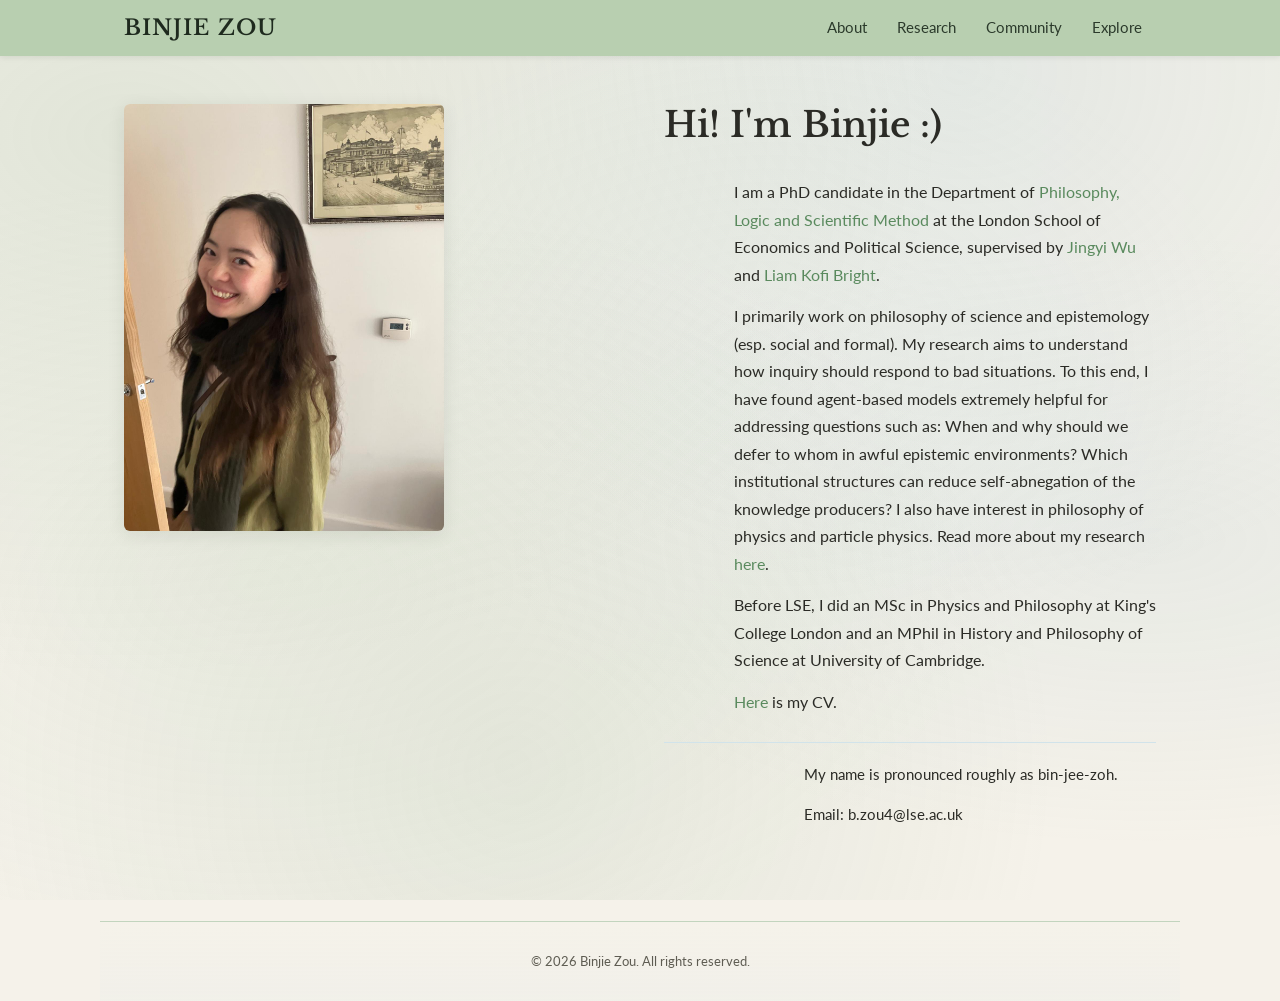
==== index.html @ b52591b4 "Add files via upload" ====
<!DOCTYPE html>
<html lang="en">
<head>
  <meta charset="UTF-8">
  <meta name="viewport" content="width=device-width, initial-scale=1.0">
  <title>Binjie Zou — Academic Homepage</title>
  <link rel="stylesheet" href="style.css">
</head>
<body data-page="about">
  <nav>
    <div class="nav-inner">
      <a href="index.html" class="site-name">BINJIE ZOU</a>
      <button class="hamburger" onclick="document.querySelector('nav ul').classList.toggle('open')">
        <span></span><span></span><span></span>
      </button>
      <ul>
        <li><a href="index.html">About</a></li>
        <li>
          <a href="research.html">Research</a>
          <div class="dropdown">
            <a href="research.html#publications">Publications</a>
            <a href="research.html#wip">Work in Progress</a>
          </div>
        </li>
        <li>
          <a href="community.html">Community</a>
          <div class="dropdown">
            <a href="https://www.lse.ac.uk/philosophy/equity-diversity-and-inclusion/map-chapter">MAP</a>
            <a href="https://www.lse.ac.uk/philosophy/events/seminar-series">SERG</a>
            <a href="https://reproducibilitea.org/journal-clubs/#LSE">LSE ReproducibiliTea</a>
          </div>
        </li>
        <li>
          <a href="explore.html">Explore</a>
          <div class="dropdown">
            <a href="explore.html#bakeries">Bakery Map in London</a>
            <a href="explore.html#personal">Personal</a>
          </div>
        </li>
      </ul>
    </div>
  </nav>
  <main>
    <div class="home-grid">
      <div class="home-photo">
        <!-- Replace src with your photo -->
        <img src="profile.jpeg" alt="Binjie Zou smiling in a green cardigan">
        <p class="photo-caption"></p>
      </div>
      <div class="home-bio">
        <h1>Hi! I'm Binjie :) </h1>
        <p>
          I am a PhD candidate in the Department of
          <a href="https://www.lse.ac.uk/philosophy/">Philosophy, Logic and Scientific Method</a>
          at the London School of Economics and Political Science, supervised by 
          <a href="https://www.jingyiwu.org/">Jingyi Wu</a> 
          and <a href="https://www.liamkofibright.com/">Liam Kofi Bright</a>.
        </p>
        <p>
          I primarily work on philosophy of science and epistemology (esp. social and formal). 
          My research aims to understand how inquiry should respond to bad situations. 
          To this end, I have found agent-based models 
          extremely helpful for addressing questions such as: When and why should we defer to whom in awful epistemic environments? 
          Which institutional structures can reduce self-abnegation of the knowledge producers? I also have interest in philosophy of physics and particle physics.
          Read more about my research <a href="research.html">here</a>.
        </p>
        <p>
          Before LSE, I did an MSc in Physics and Philosophy at King's College London and 
          an MPhil in History and Philosophy of Science at University of Cambridge.
        </p>
        <p>
          <a href="cv.pdf">Here</a> is my CV.
        </p>
        <div class="contact-line">
          <p>
            My name is pronounced roughly as bin-jee-zoh.
          </p>
          <p style="margin-top: 8px;">
            Email: b.zou4@lse.ac.uk
          </p>
        </div>
      </div>
    </div>
  </main>
  <footer>
    &copy; 2026 Binjie Zou. All rights reserved.
  </footer>
</body>
</html>
---- style.css ----
@import url('https://fonts.googleapis.com/css2?family=Libre+Baskerville:ital,wght@0,400;0,700;1,400&family=Lato:ital,wght@0,300;0,400;0,700;1,400&display=swap');

:root {
  --font-display: 'Libre Baskerville', Georgia, serif;
  --font-body: 'Lato', 'Segoe UI', sans-serif;
  /* Warm cream base — like the Cézanne cover paper */
  --color-bg: #f5f2ea;
  --color-text: #2b2b26;
  --color-text-light: #5e5c52;
  /* Sage green accent — the dominant watercolour wash */
  --color-accent: #5a8a5e;
  --color-accent-hover: #3e7043;
  --color-sage: #8aab8a;
  --color-sage-light: #c2d4be;
  /* Pale blue — the cooler strokes in the cover */
  --color-blue-hint: #8cb4c2;
  --color-blue-light: #d1e3ea;
  /* Warm cream for cards */
  --color-cream: #edeae2;
  --color-border: #d4cfc4;
  /* Dark type — like the crisp black title text */
  --color-nav-bg: #2b2b26;
  --color-nav-text: #e4e1d8;
  --color-card-bg: #faf8f4;
  --max-width: 1080px;
  --nav-height: 56px;
}

*, *::before, *::after { box-sizing: border-box; margin: 0; padding: 0; }
html { scroll-behavior: smooth; }

body {
  font-family: var(--font-body);
  font-size: 16px;
  line-height: 1.72;
  color: var(--color-text);
  background-color: var(--color-bg);
  -webkit-font-smoothing: antialiased;
}

body::before {
  content: '';
  position: fixed;
  inset: 0;
  pointer-events: none;
  z-index: -1;
  background:
    radial-gradient(ellipse at 10% 15%, rgba(138,171,138,0.18) 0%, transparent 50%),
    radial-gradient(ellipse at 75% 8%, rgba(140,180,194,0.16) 0%, transparent 45%),
    radial-gradient(ellipse at 90% 60%, rgba(140,180,194,0.12) 0%, transparent 40%),
    radial-gradient(ellipse at 40% 85%, rgba(138,171,138,0.14) 0%, transparent 50%),
    radial-gradient(ellipse at 60% 40%, rgba(209,227,234,0.10) 0%, transparent 45%),
    radial-gradient(ellipse at 20% 65%, rgba(194,212,190,0.15) 0%, transparent 50%);
}

a { color: var(--color-accent); text-decoration: none; transition: color 0.2s; }
a:hover { color: var(--color-accent-hover); text-decoration: underline; }

/* NAV */
nav {
  position: sticky; top: 0; z-index: 100;
  background: var(--color-nav-bg);
  height: var(--nav-height);
  display: flex; align-items: center; justify-content: center;
  box-shadow: 0 1px 6px rgba(30,42,30,0.18);
}

/* Page-specific nav colours */
body[data-page="about"] nav { background: #b8cfb0; box-shadow: 0 1px 6px rgba(30,42,30,0.10); }
body[data-page="about"] nav .site-name { color: #1e2a1e; }
body[data-page="about"] nav ul li > a { color: #2b3a2b; }
body[data-page="about"] nav ul li > a:hover { background: rgba(255,255,255,0.3); color: #1e2a1e; }
body[data-page="about"] nav ul li .dropdown { background: #b8cfb0; }
body[data-page="about"] nav ul li .dropdown a { color: #2b3a2b; }
body[data-page="about"] nav ul li .dropdown a:hover { background: rgba(255,255,255,0.25); }

body[data-page="research"] nav { background: #b8cfb0; box-shadow: 0 1px 6px rgba(30,42,30,0.10); }
body[data-page="research"] nav .site-name { color: #1e2a1e; }
body[data-page="research"] nav ul li > a { color: #2b3a2b; }
body[data-page="research"] nav ul li > a:hover { background: rgba(255,255,255,0.3); color: #1e2a1e; }
body[data-page="research"] nav ul li .dropdown { background: #b8cfb0; }
body[data-page="research"] nav ul li .dropdown a { color: #2b3a2b; }
body[data-page="research"] nav ul li .dropdown a:hover { background: rgba(255,255,255,0.25); }

body[data-page="community"] nav { background: #dbb8b0; box-shadow: 0 1px 6px rgba(60,30,30,0.10); }
body[data-page="community"] nav .site-name { color: #2b2020; }
body[data-page="community"] nav ul li > a { color: #3a2b2b; }
body[data-page="community"] nav ul li > a:hover { background: rgba(255,255,255,0.3); color: #2b2020; }
body[data-page="community"] nav ul li .dropdown { background: #dbb8b0; }
body[data-page="community"] nav ul li .dropdown a { color: #3a2b2b; }
body[data-page="community"] nav ul li .dropdown a:hover { background: rgba(255,255,255,0.25); }

body[data-page="explore"] nav { background: #dbb8b0; box-shadow: 0 1px 6px rgba(60,30,30,0.10); }
body[data-page="explore"] nav .site-name { color: #2b2020; }
body[data-page="explore"] nav ul li > a { color: #3a2b2b; }
body[data-page="explore"] nav ul li > a:hover { background: rgba(255,255,255,0.3); color: #2b2020; }
body[data-page="explore"] nav ul li .dropdown { background: #dbb8b0; }
body[data-page="explore"] nav ul li .dropdown a { color: #3a2b2b; }
body[data-page="explore"] nav ul li .dropdown a:hover { background: rgba(255,255,255,0.25); }
nav .nav-inner {
  width: 100%; max-width: var(--max-width);
  display: flex; align-items: center; justify-content: space-between;
  padding: 0 24px;
}
nav .site-name {
  font-family: var(--font-display); font-size: 1.35rem; font-weight: 600;
  color: #fff; letter-spacing: 0.05em; text-decoration: none;
}
nav .site-name:hover { opacity: 0.85; text-decoration: none; color: #fff; }
nav ul { list-style: none; display: flex; gap: 2px; }
nav ul li { position: relative; }
nav ul li > a {
  display: block; padding: 8px 14px;
  color: var(--color-nav-text); font-size: 0.92rem; font-weight: 400;
  border-radius: 4px; transition: background 0.2s, color 0.2s; text-decoration: none;
}
nav ul li > a:hover { background: rgba(140,180,194,0.2); color: #fff; text-decoration: none; }
nav ul li .dropdown {
  display: none; position: absolute; top: 100%; left: 0;
  background: var(--color-nav-bg); min-width: 230px;
  border-radius: 0 0 6px 6px; box-shadow: 0 8px 24px rgba(30,42,30,0.22);
  padding: 6px 0; flex-direction: column;
}
nav ul li:hover .dropdown { display: flex; }
nav ul li .dropdown a { padding: 8px 18px; font-size: 0.88rem; color: var(--color-nav-text); border-radius: 0; }
nav ul li .dropdown a:hover { background: rgba(138,171,138,0.12); }
.hamburger { display: none; background: none; border: none; cursor: pointer; padding: 6px; }
.hamburger span { display: block; width: 22px; height: 2px; background: #fff; margin: 5px 0; border-radius: 2px; }

/* MAIN */
main {
  max-width: var(--max-width); margin: 0 auto;
  padding: 48px 24px 80px;
  animation: fadeUp 0.5s ease-out;
}
@keyframes fadeUp { from { opacity:0; transform:translateY(12px); } to { opacity:1; transform:translateY(0); } }

/* HOME */
.home-grid { display: grid; grid-template-columns: 1fr 1fr; gap: 48px; align-items: start; }
.home-photo { max-width: 320px; }
.home-photo img { width: 100%; border-radius: 6px; box-shadow: 0 4px 18px rgba(30,42,30,0.09); }
.home-photo .photo-caption { font-size: 0.82rem; color: var(--color-text-light); margin-top: 10px; line-height: 1.5; font-style: italic; }
.home-bio h1 { font-family: var(--font-display); font-size: 2.2rem; font-weight: 600; margin-bottom: 32px; line-height: 1.2; }
.home-bio p { margin-bottom: 14px; padding-left: 70px; }
.home-bio .contact-line { margin-top: 26px; padding-top: 18px; padding-left: 70px; border-top: 1px solid var(--color-blue-light); font-size: 0.95rem; }

/* PAGE HEADER */
.page-header { margin-bottom: 36px; padding-bottom: 14px; border-bottom: 2px solid var(--color-blue-light); }
.page-header h1 { font-family: var(--font-display); font-size: 2rem; font-weight: 600; }

/* SECTIONS */
.section-block { margin-bottom: 36px; }
.section-block h2 { font-family: var(--font-display); font-size: 1.45rem; font-weight: 600; margin-bottom: 12px; }
.section-block h3 { font-size: 1rem; font-weight: 600; margin-bottom: 6px; }
.section-block p, .section-block li { margin-bottom: 8px; }
.section-block ul { padding-left: 20px; }

.pub-item {
  margin-bottom: 18px; padding: 16px 20px;
  background: var(--color-card-bg);
  border-left: 3px solid var(--color-sage);
  border-radius: 0 6px 6px 0;
  box-shadow: 0 1px 5px rgba(30,42,30,0.05);
  transition: box-shadow 0.2s;
}
.pub-item:hover { box-shadow: 0 3px 12px rgba(30,42,30,0.09); }
.pub-item .pub-title { font-weight: 600; margin-bottom: 4px; }
.pub-item .pub-venue { font-style: italic; color: var(--color-text-light); font-size: 0.92rem; }
.pub-item .pub-links { margin-top: 6px; font-size: 0.88rem; }
.pub-item .pub-links a { margin-right: 12px; }

/* Collapsible abstract */
.pub-item .abstract-toggle {
  display: inline-block;
  margin-top: 8px;
  font-size: 0.88rem;
  color: var(--color-accent);
  cursor: pointer;
  user-select: none;
  transition: color 0.2s;
}
.pub-item .abstract-toggle:hover { color: var(--color-accent-hover); }
.pub-item .abstract-toggle::before { content: '▸ '; }
.pub-item .abstract-toggle.open::before { content: '▾ '; }
.pub-item .abstract-text {
  display: none;
  margin-top: 10px;
  padding: 12px 16px;
  background: var(--color-bg);
  border-radius: 4px;
  font-size: 0.9rem;
  line-height: 1.65;
  color: var(--color-text-light);
}
.pub-item .abstract-text.open { display: block; }

.course-card {
  margin-bottom: 16px; padding: 14px 20px;
  background: var(--color-card-bg); border-radius: 6px;
  border: 1px solid var(--color-border); transition: border-color 0.2s;
}
.course-card:hover { border-color: var(--color-blue-hint); }
.course-card .course-title { font-weight: 600; }
.course-card .course-meta { font-size: 0.9rem; color: var(--color-text-light); }

/* FOOTER */
footer {
  text-align: center; padding: 28px 24px;
  font-size: 0.84rem; color: var(--color-text-light);
  border-top: 1px solid var(--color-sage-light);
  max-width: var(--max-width); margin: 0 auto;
  background: linear-gradient(180deg, transparent, rgba(209,227,234,0.08));
}

/* RESPONSIVE */
@media (max-width: 700px) {
  .home-grid { grid-template-columns: 1fr; gap: 28px; }
  .home-photo { max-width: 220px; }
  nav ul {
    display: none; position: absolute; top: var(--nav-height); left: 0; right: 0;
    background: var(--color-nav-bg); flex-direction: column; padding: 12px 0;
    box-shadow: 0 8px 24px rgba(30,42,30,0.22);
  }
  nav ul.open { display: flex; }
  nav ul li .dropdown { position: static; box-shadow: none; padding-left: 18px; }
  .hamburger { display: block; }
}
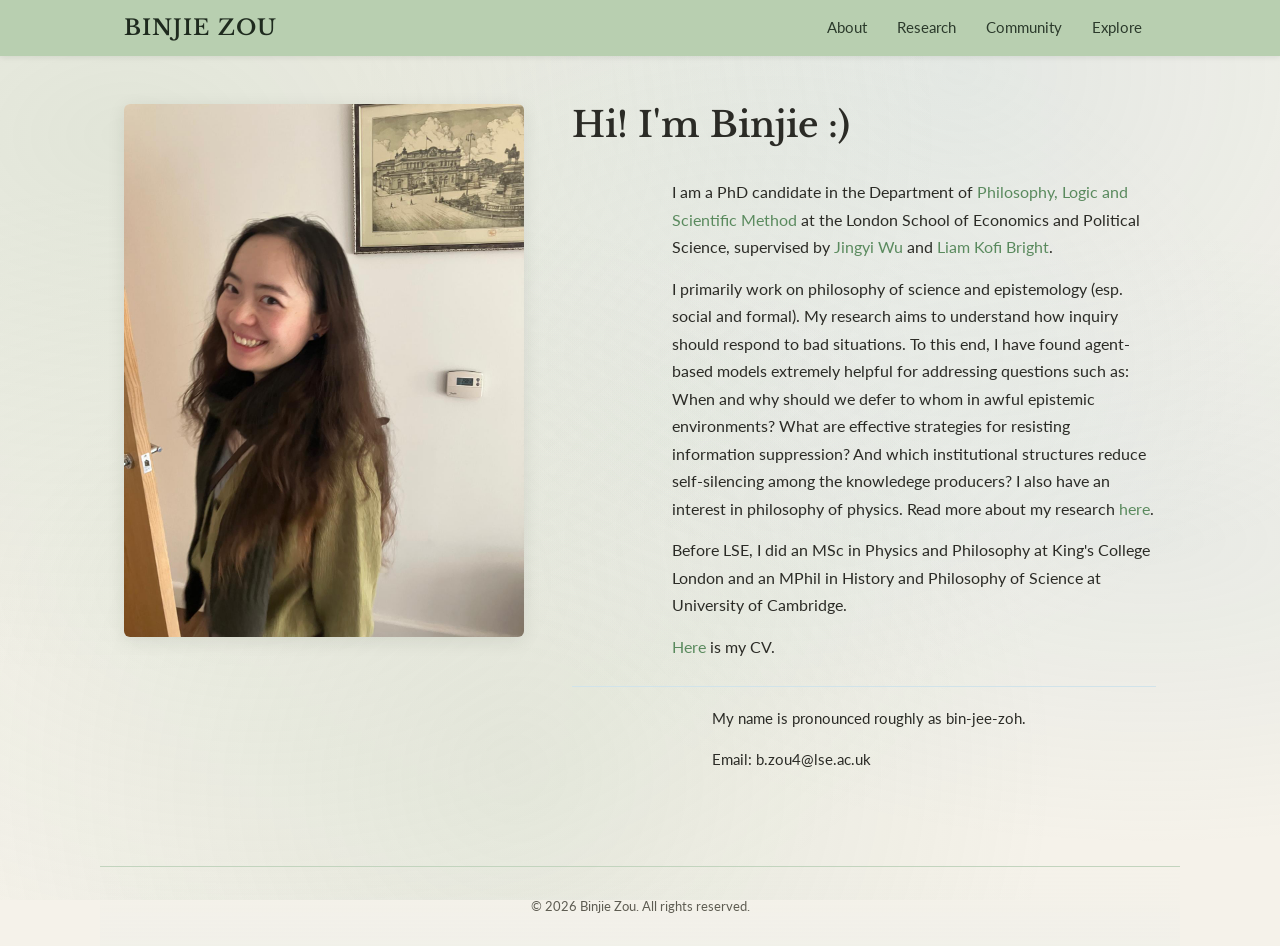
==== commit 966a3cfd: "Revise research description in index.html Updated text to include new questions and clarify interest" ====
--- a/index.html
+++ b/index.html
@@ -34,7 +34,6 @@
           <a href="explore.html">Explore</a>
           <div class="dropdown">
             <a href="explore.html#bakeries">Bakery Map in London</a>
-            <a href="explore.html#personal">Personal</a>
           </div>
         </li>
       </ul>
@@ -60,8 +59,9 @@
           I primarily work on philosophy of science and epistemology (esp. social and formal). 
           My research aims to understand how inquiry should respond to bad situations. 
           To this end, I have found agent-based models 
-          extremely helpful for addressing questions such as: When and why should we defer to whom in awful epistemic environments? 
-          Which institutional structures can reduce self-abnegation of the knowledge producers? I also have interest in philosophy of physics and particle physics.
+          extremely helpful for addressing questions such as: When and why should we defer to whom in awful epistemic environments? What are effective strategies for resisting information suppression? 
+          And which institutional structures reduce self-silencing among the knowledege producers? 
+          I also have an interest in philosophy of physics.
           Read more about my research <a href="research.html">here</a>.
         </p>
         <p>
--- a/style.css
+++ b/style.css
@@ -136,13 +136,13 @@
 @keyframes fadeUp { from { opacity:0; transform:translateY(12px); } to { opacity:1; transform:translateY(0); } }
 
 /* HOME */
-.home-grid { display: grid; grid-template-columns: 1fr 1fr; gap: 48px; align-items: start; }
-.home-photo { max-width: 320px; }
+.home-grid { display: grid; grid-template-columns: 400px 1fr; gap: 48px; align-items: start; }
+.home-photo { max-width: 100%; }
 .home-photo img { width: 100%; border-radius: 6px; box-shadow: 0 4px 18px rgba(30,42,30,0.09); }
 .home-photo .photo-caption { font-size: 0.82rem; color: var(--color-text-light); margin-top: 10px; line-height: 1.5; font-style: italic; }
 .home-bio h1 { font-family: var(--font-display); font-size: 2.2rem; font-weight: 600; margin-bottom: 32px; line-height: 1.2; }
-.home-bio p { margin-bottom: 14px; padding-left: 70px; }
-.home-bio .contact-line { margin-top: 26px; padding-top: 18px; padding-left: 70px; border-top: 1px solid var(--color-blue-light); font-size: 0.95rem; }
+.home-bio p { margin-bottom: 14px; padding-left: 100px; }
+.home-bio .contact-line { margin-top: 26px; padding-top: 18px; padding-left: 40px; border-top: 1px solid var(--color-blue-light); font-size: 0.95rem; }
 
 /* PAGE HEADER */
 .page-header { margin-bottom: 36px; padding-bottom: 14px; border-bottom: 2px solid var(--color-blue-light); }
@@ -218,10 +218,14 @@
   .home-photo { max-width: 220px; }
   nav ul {
     display: none; position: absolute; top: var(--nav-height); left: 0; right: 0;
-    background: var(--color-nav-bg); flex-direction: column; padding: 12px 0;
+    background: #2b2b26 !important; flex-direction: column; padding: 12px 0;
     box-shadow: 0 8px 24px rgba(30,42,30,0.22);
   }
   nav ul.open { display: flex; }
-  nav ul li .dropdown { position: static; box-shadow: none; padding-left: 18px; }
+  nav ul li > a { color: #e4e1d8 !important; }
+  nav ul li > a:hover { background: rgba(255,255,255,0.1) !important; color: #fff !important; }
+  nav ul li .dropdown { position: static; box-shadow: none; padding-left: 18px; background: #2b2b26 !important; }
+  nav ul li .dropdown a { color: #e4e1d8 !important; }
+  nav ul li .dropdown a:hover { background: rgba(255,255,255,0.1) !important; }
   .hamburger { display: block; }
 }
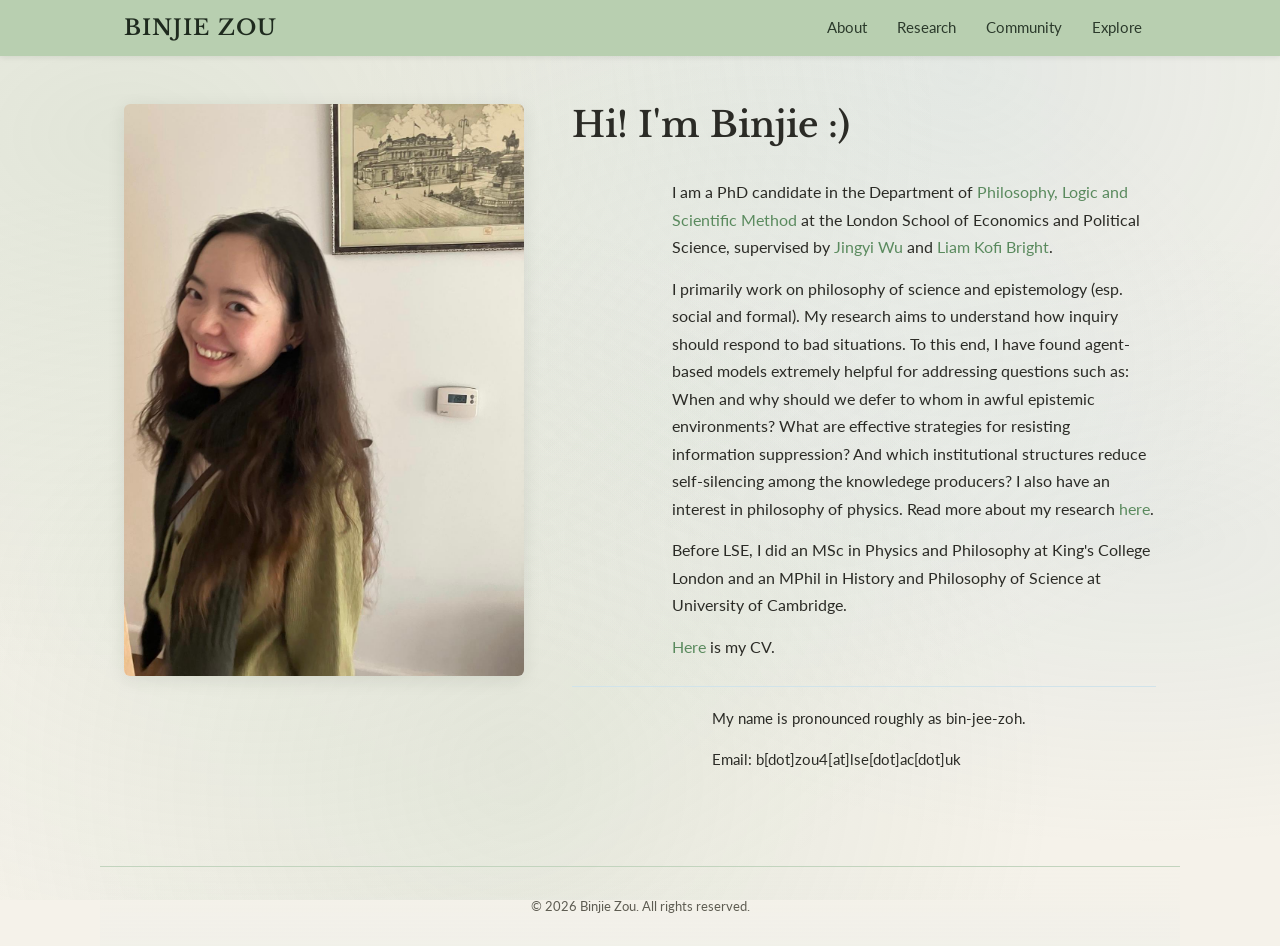
==== commit eb4ea336: "Obfuscate email address in index.html" ====
--- a/index.html
+++ b/index.html
@@ -76,7 +76,7 @@
             My name is pronounced roughly as bin-jee-zoh.
           </p>
           <p style="margin-top: 8px;">
-            Email: b.zou4@lse.ac.uk
+            Email: b[dot]zou4[at]lse[dot]ac[dot]uk
           </p>
         </div>
       </div>
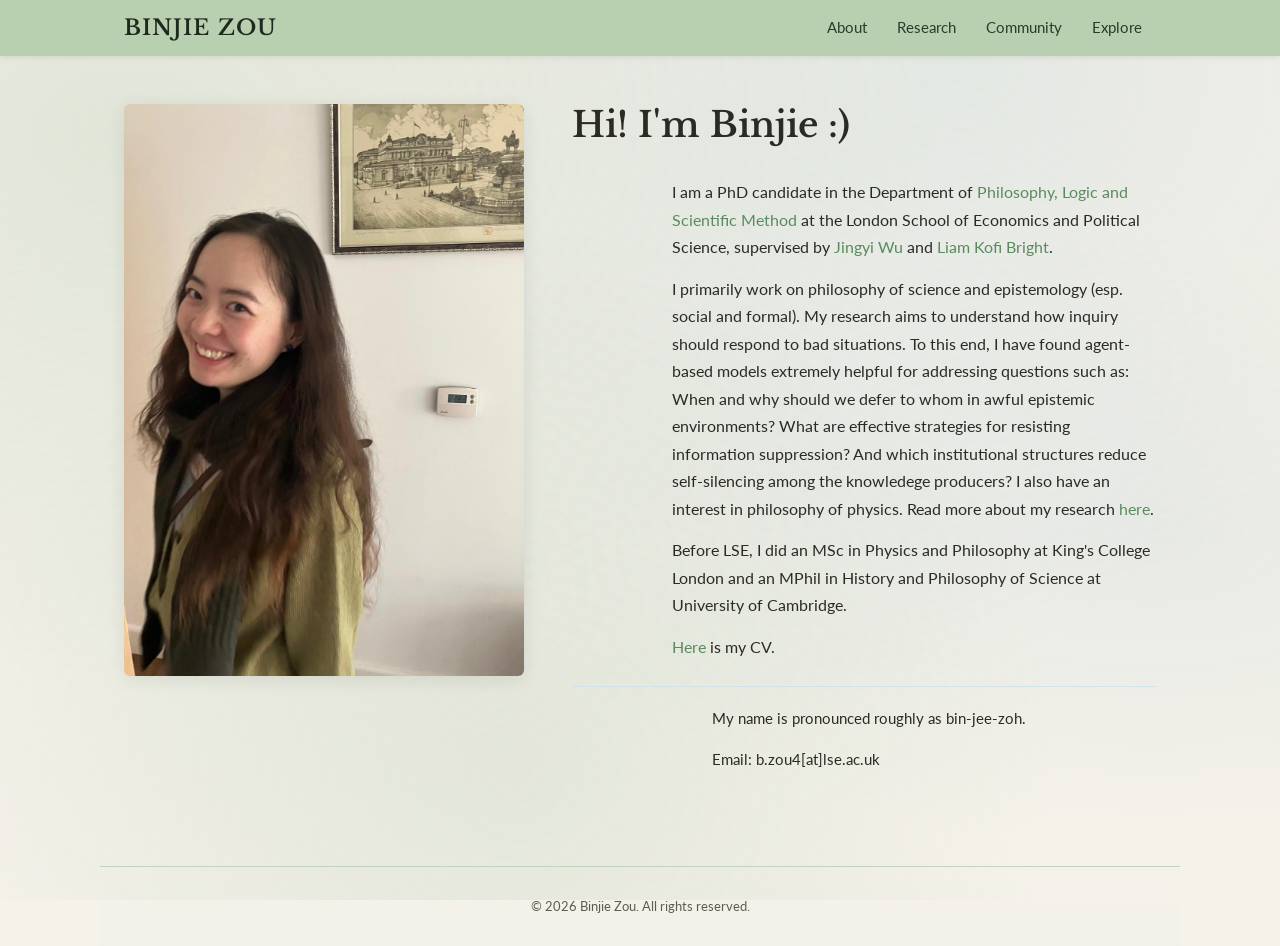
==== commit d0c03f4a: "Fix email format in index.html" ====
--- a/index.html
+++ b/index.html
@@ -76,7 +76,7 @@
             My name is pronounced roughly as bin-jee-zoh.
           </p>
           <p style="margin-top: 8px;">
-            Email: b[dot]zou4[at]lse[dot]ac[dot]uk
+            Email: b.zou4[at]lse.ac.uk
           </p>
         </div>
       </div>
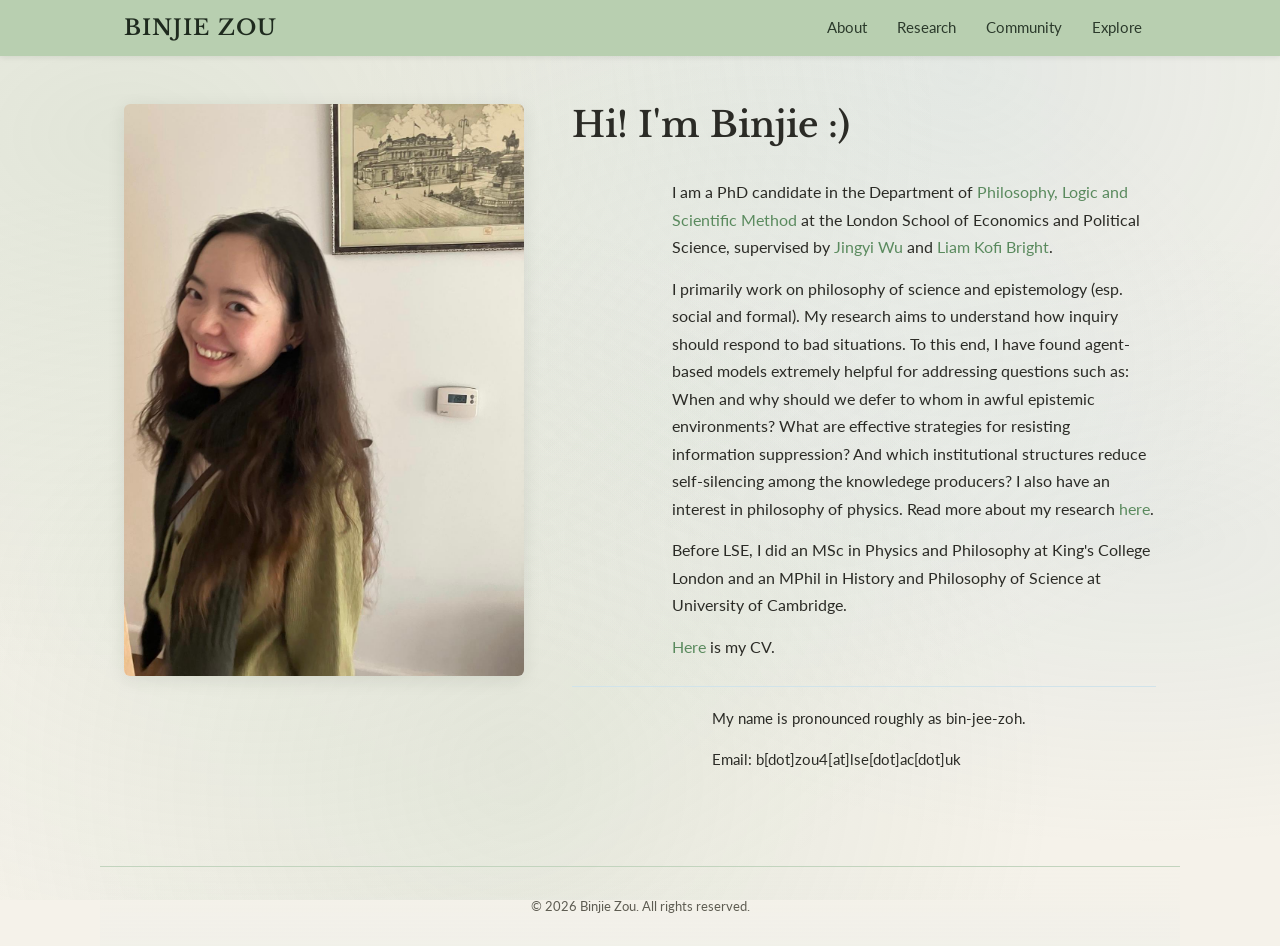
==== commit 289f8a30: "Update email format for obfuscation" ====
--- a/index.html
+++ b/index.html
@@ -76,7 +76,7 @@
             My name is pronounced roughly as bin-jee-zoh.
           </p>
           <p style="margin-top: 8px;">
-            Email: b.zou4[at]lse.ac.uk
+            Email: b[dot]zou4[at]lse[dot]ac[dot]uk
           </p>
         </div>
       </div>
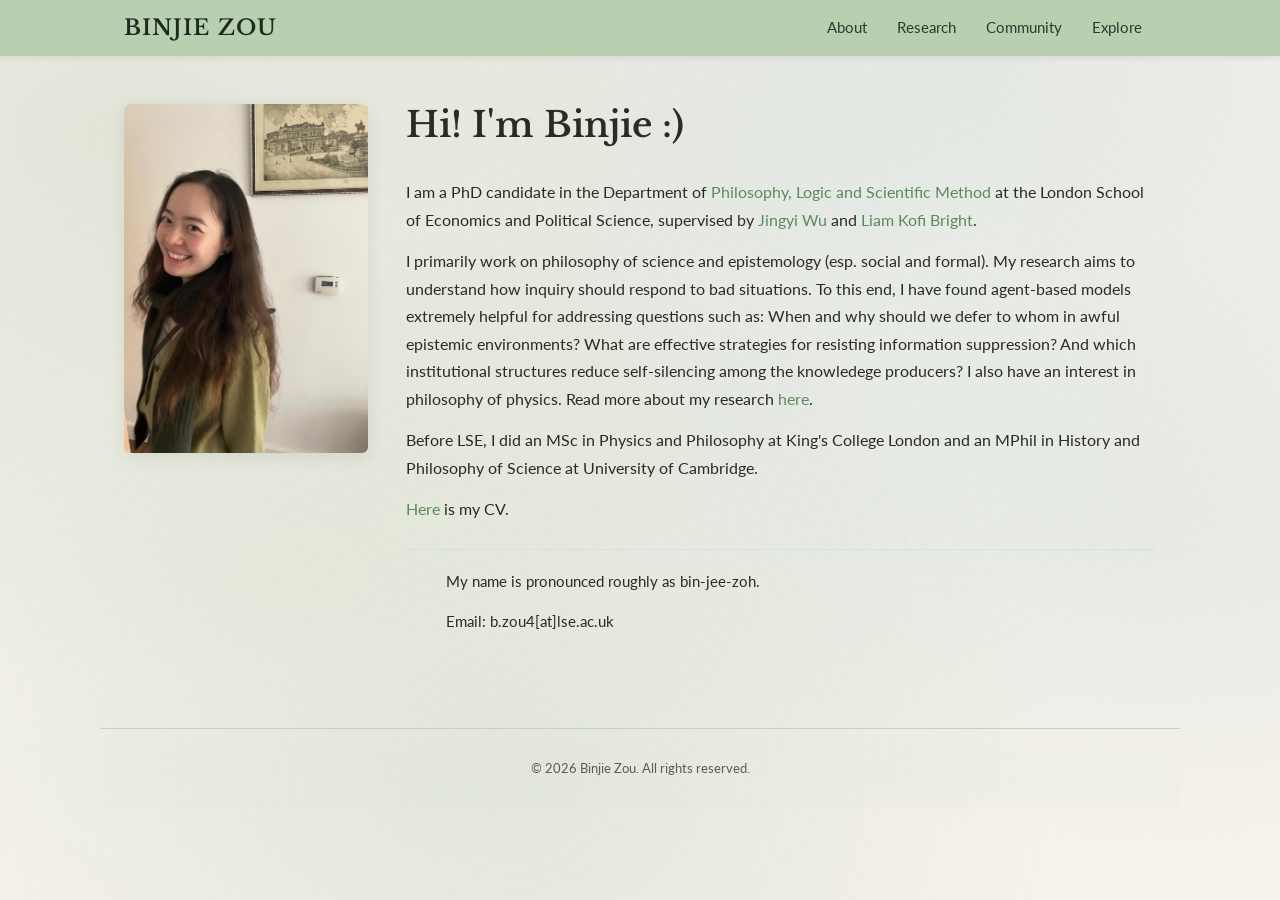
==== commit 52795c6b: "Fix email format in index.html" ====
--- a/index.html
+++ b/index.html
@@ -3,7 +3,7 @@
 <head>
   <meta charset="UTF-8">
   <meta name="viewport" content="width=device-width, initial-scale=1.0">
-  <title>Binjie Zou — Academic Homepage</title>
+  <title>Binjie Zou</title>
   <link rel="stylesheet" href="style.css">
 </head>
 <body data-page="about">
@@ -69,14 +69,14 @@
           an MPhil in History and Philosophy of Science at University of Cambridge.
         </p>
         <p>
-          <a href="cv.pdf">Here</a> is my CV.
+          <a href="CV_website.pdf">Here</a> is my CV.
         </p>
         <div class="contact-line">
           <p>
             My name is pronounced roughly as bin-jee-zoh.
           </p>
           <p style="margin-top: 8px;">
-            Email: b[dot]zou4[at]lse[dot]ac[dot]uk
+            Email: b.zou4[at]lse.ac.uk
           </p>
         </div>
       </div>
--- a/style.css
+++ b/style.css
@@ -82,20 +82,20 @@
 body[data-page="research"] nav ul li .dropdown a { color: #2b3a2b; }
 body[data-page="research"] nav ul li .dropdown a:hover { background: rgba(255,255,255,0.25); }
 
-body[data-page="community"] nav { background: #dbb8b0; box-shadow: 0 1px 6px rgba(60,30,30,0.10); }
-body[data-page="community"] nav .site-name { color: #2b2020; }
-body[data-page="community"] nav ul li > a { color: #3a2b2b; }
-body[data-page="community"] nav ul li > a:hover { background: rgba(255,255,255,0.3); color: #2b2020; }
-body[data-page="community"] nav ul li .dropdown { background: #dbb8b0; }
-body[data-page="community"] nav ul li .dropdown a { color: #3a2b2b; }
+body[data-page="community"] nav { background: #b8cfb0; box-shadow: 0 1px 6px rgba(60,30,30,0.10); }
+body[data-page="community"] nav .site-name { color: #1e2a1e; }
+body[data-page="community"] nav ul li > a { color: #2b3a2b; }
+body[data-page="community"] nav ul li > a:hover { background: rgba(255,255,255,0.3); color: #1e2a1e; }
+body[data-page="community"] nav ul li .dropdown { background: #b8cfb0; }
+body[data-page="community"] nav ul li .dropdown a { color: #2b3a2b; }
 body[data-page="community"] nav ul li .dropdown a:hover { background: rgba(255,255,255,0.25); }
 
-body[data-page="explore"] nav { background: #dbb8b0; box-shadow: 0 1px 6px rgba(60,30,30,0.10); }
-body[data-page="explore"] nav .site-name { color: #2b2020; }
-body[data-page="explore"] nav ul li > a { color: #3a2b2b; }
-body[data-page="explore"] nav ul li > a:hover { background: rgba(255,255,255,0.3); color: #2b2020; }
-body[data-page="explore"] nav ul li .dropdown { background: #dbb8b0; }
-body[data-page="explore"] nav ul li .dropdown a { color: #3a2b2b; }
+body[data-page="explore"] nav { background: #b8cfb0; box-shadow: 0 1px 6px rgba(60,30,30,0.10); }
+body[data-page="explore"] nav .site-name { color: #1e2a1e; }
+body[data-page="explore"] nav ul li > a { color: #2b3a2b; }
+body[data-page="explore"] nav ul li > a:hover { background: rgba(255,255,255,0.3); color: #1e2a1e; }
+body[data-page="explore"] nav ul li .dropdown { background: #b8cfb0; }
+body[data-page="explore"] nav ul li .dropdown a { color: #2b3a2b; }
 body[data-page="explore"] nav ul li .dropdown a:hover { background: rgba(255,255,255,0.25); }
 nav .nav-inner {
   width: 100%; max-width: var(--max-width);
@@ -136,14 +136,13 @@
 @keyframes fadeUp { from { opacity:0; transform:translateY(12px); } to { opacity:1; transform:translateY(0); } }
 
 /* HOME */
-.home-grid { display: grid; grid-template-columns: 400px 1fr; gap: 48px; align-items: start; }
-.home-photo { max-width: 100%; }
+.home-grid { display: grid; grid-template-columns: 244px 1fr; gap: 38px; align-items: start; }
+.home-photo { max-width: 244px; }
 .home-photo img { width: 100%; border-radius: 6px; box-shadow: 0 4px 18px rgba(30,42,30,0.09); }
 .home-photo .photo-caption { font-size: 0.82rem; color: var(--color-text-light); margin-top: 10px; line-height: 1.5; font-style: italic; }
 .home-bio h1 { font-family: var(--font-display); font-size: 2.2rem; font-weight: 600; margin-bottom: 32px; line-height: 1.2; }
-.home-bio p { margin-bottom: 14px; padding-left: 100px; }
+.home-bio p { margin-bottom: 14px; padding-left: 0px; }
 .home-bio .contact-line { margin-top: 26px; padding-top: 18px; padding-left: 40px; border-top: 1px solid var(--color-blue-light); font-size: 0.95rem; }
-
 /* PAGE HEADER */
 .page-header { margin-bottom: 36px; padding-bottom: 14px; border-bottom: 2px solid var(--color-blue-light); }
 .page-header h1 { font-family: var(--font-display); font-size: 2rem; font-weight: 600; }
